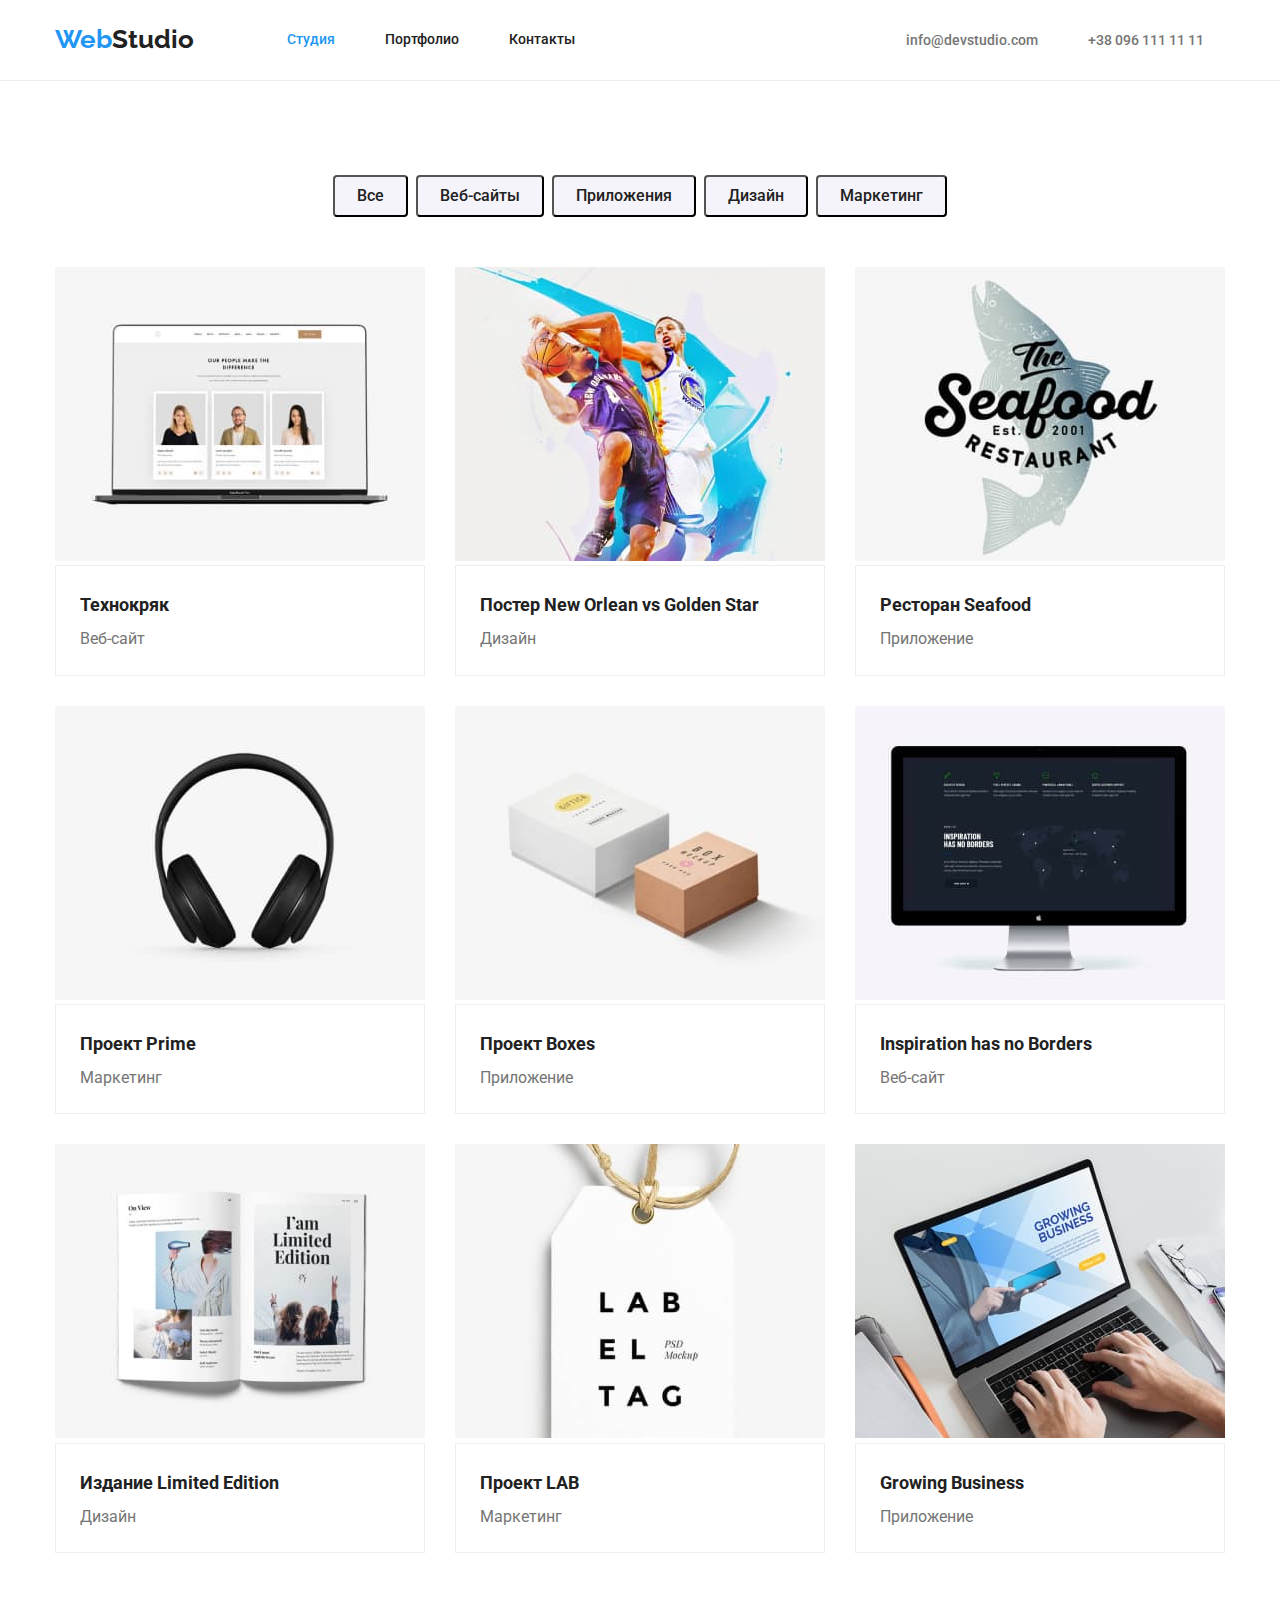
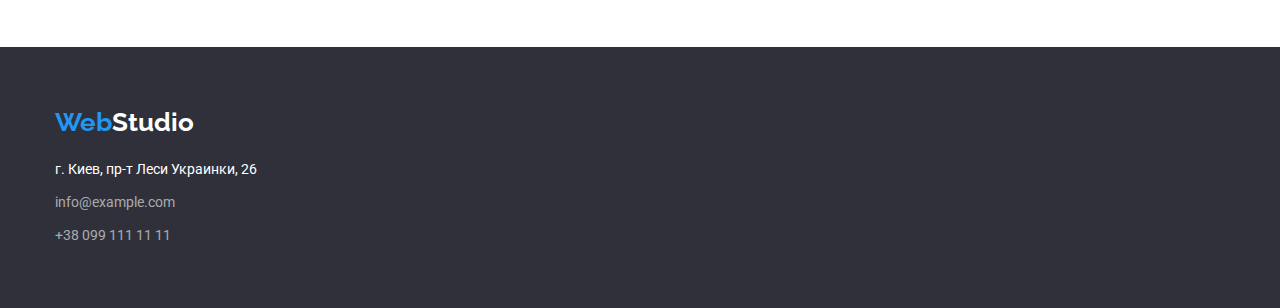
==== portfolio.html @ cb072b84 "копирует данные" ====
<!DOCTYPE html>
<html lang="en">
  <head>
    <meta charset="UTF-8" />
    <meta http-equiv="X-UA-Compatible" content="IE=edge" />
    <meta name="viewport" content="width=device-width, initial-scale=1.0" />
    <title>Document</title>
    <link
      href="https://fonts.googleapis.com/css2?family=Raleway:wght@700&family=Roboto:wght@400;500;700;900&display=swap"
      rel="stylesheet"
    />
    <link
      rel="stylesheet"
      href="https://cdnjs.cloudflare.com/ajax/libs/modern-normalize/1.0.0/modern-normalize.min.css"
    />
    <link rel="stylesheet" href="./css/styles.css" />
  </head>

  <body>
    <header class="page-header">
      <div class="container main-nav">
        <nav class="nav main-nav">
          <a href="index.html" class="logo">Web<span class="logo-span">Studio</span></a>

          <ul class="site-nav list">
            <li class="item"><a href="./index.html" class="link-current">Студия</a></li>
            <li class="item"><a href="./portfolio.html" class="link">Портфолио</a></li>
            <li class="item"><a href="" class="link">Контакты</a></li>
          </ul>
        </nav>

        <ul class="auth-nav list">
          <li class="item"><a href="" class="link">info@devstudio.com</a></li>
          <li class="item"><a href="" class="link">+38 096 111 11 11</a></li>
        </ul>
      </div>
    </header>
    <main>
      <!--Progect section-->
      <section class="section cards">
        <div class="container">
          <h1 class="section-title-progect">Проекты</h1>
          <ul class="progect list">
            <li class="item">
              <button type="button" class="button secondary">Все</button>
            </li>
            <li class="item">
              <button type="button" class="button secondary">Веб-сайты</button>
            </li>
            <li class="item">
              <button type="button" class="button secondary">Приложения</button>
            </li>
            <li class="item">
              <button type="button" class="button secondary">Дизайн</button>
            </li>
            <li class="item">
              <button type="button" class="button secondary">Маркетинг</button>
            </li>
          </ul>

          <ul class="progects list">
            <li class="item">
              <img src="images/Технокряк.jpg" alt="Веб-сайт" width="370" />
              <div class="names">
                <h3 class="title">Технокряк</h3>
                <p class="text">Веб-сайт</p>
              </div>
            </li>
            <li class="item">
              <img src="images/NewOrlean.jpg" alt="Постер" width="370" />
              <div class="names">
                <h3 class="title">Постер New Orlean vs Golden Star</h3>
                <p class="text">Дизайн</p>
              </div>
            </li>
            <li class="item">
              <img src="images/Seafood.jpg" alt="Приложение" width="370" />
              <div class="names">
                <h3 class="title">Ресторан Seafood</h3>
                <p class="text">Приложение</p>
              </div>
            </li>
            <li class="item">
              <img src="images/Prime.jpg" alt="Маркетинг" width="370" />
              <div class="names">
                <h3 class="title">Проект Prime</h3>
                <p class="text">Маркетинг</p>
              </div>
            </li>
            <li class="item">
              <img src="images/Boxes.jpg" alt="Приложение" width="370" />
              <div class="names">
                <h3 class="title">Проект Boxes</h3>
                <p class="text">Приложение</p>
              </div>
            </li>
            <li class="item">
              <img src="images/InspirationBorders.jpg" alt="Веб-сайт" width="370" />
              <div class="names">
                <h3 class="title">Inspiration has no Borders</h3>
                <p class="text">Веб-сайт</p>
              </div>
            </li>
            <li class="item">
              <img src="images/LimitedEdition.jpg" alt="Дизайн" width="370" />
              <div class="names">
                <h3 class="title">Издание Limited Edition</h3>
                <p class="text">Дизайн</p>
              </div>
            </li>
            <li class="item">
              <img src="images/LAB.jpg" alt="Маркетинг" width="370" />
              <div class="names">
                <h3 class="title">Проект LAB</h3>
                <p class="text">Маркетинг</p>
              </div>
            </li>
            <li class="item">
              <img src="images/GrowingBusiness.jpg" alt="Приложение" width="370" />
              <div class="names">
                <h3 class="title">Growing Business</h3>
                <p class="text">Приложение</p>
              </div>
            </li>
          </ul>
        </div>
      </section>
    </main>

    <footer class="footer">
      <div class="container">
        <a href="index.html" class="logo">Web<span class="logo-footer">Studio</span></a>
        <address class="address">г. Киев, пр-т Леси Украинки, 26</address>
        <a href="mailto:info@example.com" class="footer-link">info@example.com</a><br />
        <a href="tel:+380991111111" class="footer-link">+38 099 111 11 11</a>
      </div>
    </footer>
  </body>
</html>
---- css/styles.css ----
/* вторичный цвет текста #212121 */
/*цвет основного текста #757575 */
/* белый #FFFFFF */
/* акцент #2196F3 */
/* вторичный цвет фона #F5F4FA */
/* основной цвет фона #e5e5e5; */

/* Стили для index.html */

:root {
  --primary-text-color: #757575;
  --title-text-color: #212121;
  --accent-color: #2196f3;
  --primary-bg-color: #ffffff;
  --secondary-bg-color: #f5f4fa;
  --primary-white-color: #ffffff;
  --footer-bg-color: #2f303a;
}

body {
  color: var(--primary-text-color);
  background-color: var(--primary-bg-color);
  font-family: roboto, sans-serif;
}

.container {
  margin-left: auto;
  margin-right: auto;
  padding-right: 15px;
  padding-left: 15px;
  width: 1200px;
}

/* page-header */

.page-header {
  border-bottom: 1px solid #ececec;
}

.logo {
  color: var(--accent-color);
  font-family: raleway, serif;
  font-weight: 700;
  font-size: 26px;
  line-height: 1.2;
  text-decoration: none;
}
.logo:hover,
.logo:focus {
  color: var(--accent-color);
}
.logo-span {
  color: var(--title-text-color);
  font-family: raleway, serif;
  font-weight: 700;
  font-size: 26px;
  line-height: 1.2;
}
.logo-span:hover,
.logo-span:focus {
  color: var(--accent-color);
}

/* main-nav */

.nav {
  margin-right: 331px;
  padding-top: 24px;
  padding-bottom: 25px;
}

.main-nav {
  display: flex;
  align-items: center;
}

/* site-nav */

.site-nav {
  display: flex;
}

.site-nav .item + .item {
  margin-left: 50px;
}
.site-nav .link {
  color: var(--title-text-color);
  font-weight: 500;
  font-size: 14px;
  line-height: 1.2;
  text-decoration: none;
}
.site-nav .link:hover,
.site-nav .link:focus {
  color: var(--accent-color);
}
.link-current {
  color: var(--accent-color);
  font-weight: 500;
  font-size: 14px;
  line-height: 1.2;
  text-decoration: none;
}

.nav .site-nav {
  margin-left: 93px;
}

/* auth-nav */

.auth-nav {
  display: flex;
}

.auth-nav .item + .item {
  margin-left: 50px;
}

.auth-nav .link {
  color: var(--primary-text-color);
  font-weight: 500;
  font-size: 14px;
  line-height: 1.2;
  text-decoration: none;
}
.auth-nav .link:hover,
.auth-nav .link:focus {
  color: var(--accent-color);
}

/* main section */

.main {
  text-align: center;
  background-color: var(--footer-bg-color);

  padding-top: 200px;
  padding-bottom: 200px;
}

.main-title {
  margin-top: 0;
  margin-bottom: 30px;
  padding-right: 252px;
  padding-left: 252px;

  color: var(--primary-white-color);
  font-weight: 900;
  font-size: 44px;
  line-height: 1.4;
  text-transform: uppercase;
}

/* section */

.section {
  padding-top: 94px;
}

.section-title {
  margin-top: 0;
  margin-bottom: 50px;

  color: var(--title-text-color);
  font-weight: 700;
  font-size: 36px;
  line-height: 1.2;
  text-align: center;
}

/* tasks */

.tasks {
  display: flex;
  justify-content: center;
}

.tasks .item:not(:last-child) {
  margin-right: 30px;
}

.section-title-tasks {
  position: absolute !important;
  clip: rect(1px 1px 1px 1px);
  clip: rect(1px, 1px, 1px, 1px);
  padding: 0 !important;
  border: 0 !important;
  height: 1px !important;
  width: 1px !important;
  overflow: hidden;
}

.tasks .title {
  margin-top: 0px;
  margin-bottom: 10px;

  color: var(--title-text-color);
  font-weight: 700;
  font-size: 14px;
  line-height: 1.2;
  text-transform: uppercase;
}

.tasks .text {
  margin-top: 0;
  margin-bottom: 0;

  font-size: 14px;
  line-height: 1.7;
}

/* our business section */

.our-business {
  display: flex;
  justify-content: center;
}

.our-business .item {
  margin-right: 30px;
}

.our-business .item:last-child {
  margin-right: 0px;
}

/* team */

.teams {
  padding-bottom: 94px;
}

.team {
  display: flex;
  justify-content: center;
  padding-top: 94px;
}

.team .item {
  margin-right: 30px;
  text-align: center;
}

.team .item:last-child {
  margin-right: 0;
}

.team .title {
  margin-top: 30px;
  margin-bottom: 0;

  color: var(--title-text-color);
  font-weight: 500;
  font-size: 16px;
  line-height: 1.9;
}

.team .text {
  margin-top: 10px;
  margin-bottom: 30px;

  font-size: 16px;
  line-height: 1.2px;
}

/* footer */

.footer {
  background-color: var(--footer-bg-color);
  padding-top: 60px;
  padding-bottom: 60px;
}

.logo-footer {
  color: var(--primary-white-color);
  font-family: raleway, serif;
  font-size: 26px;
  line-height: 1.2;
}
.logo-footer:hover,
.logo-footer:focus {
  color: var(--accent-color);
}

.address {
  margin-top: 20px;

  color: rgba(255, 255, 255, 1);
  font-size: 14px;
  line-height: 1.7;
  font-style: normal;
}

.footer-link {
  display: inline-block;
  margin-top: 9px;

  color: rgba(255, 255, 255, 0.6);
  font-size: 14px;
  line-height: 1.7;
  text-decoration: none;
}
.footer-link:hover,
.footer-link:focus {
  color: var(--accent-color);
}

/* button */

.button {
  color: var(--title-text-color);
  background-color: var(--primary-bg-color);
  cursor: pointer;
  border-radius: 4px;
}

.button.primary {
  color: var(--primary-white-color);
  background-color: var(--accent-color);
  font-family: inherit;
  font-weight: 700;
  font-size: 16px;
  line-height: 1.9;
  align-items: center;
  text-align: center;
  padding: 10px 32px;
}

.button.secondary {
  color: var(--title-text-color);
  background-color: var(--secondary-bg-color);
  font-family: inherit;
  font-weight: 500;
  font-size: 16px;
  line-height: 1.6;
  text-align: center;
  padding: 6px 22px;
}

.button:hover,
.button:focus {
  background-color: var(--accent-color);
}

/* стили для li */

.list {
  padding: 0;
  margin: 0;
  list-style-type: none;
}

/* стили для portfolio.html */

.cards {
  padding-bottom: 94px;
}

.progect {
  display: flex;
  margin-bottom: 50px;
  justify-content: center;
}

.progect .item:not(:last-child) {
  margin-right: 8px;
}

.progect:last-child {
  margin-bottom: 0;
}

.progects {
  display: flex;
  flex-wrap: wrap;
  justify-content: center;
}

.progects .item {
  width: 370px;
  margin-right: 30px;
  margin-bottom: 30px;
}

.progects .item:nth-child(3n) {
  margin-right: 0;
}

.progects .item:nth-last-child(-n + 3) {
  margin-bottom: 0;
}

.section-title-progect {
  position: absolute !important;
  clip: rect(1px 1px 1px 1px);
  clip: rect(1px, 1px, 1px, 1px);
  padding: 0 !important;
  border: 0 !important;
  height: 1px !important;
  width: 1px !important;
  overflow: hidden;
}

.names {
  border: 1px solid #eeeeee;

  min-width: 322px;
  padding: 20px 24px;
}

.progects .title {
  color: var(--title-text-color);
  font-weight: 700;
  font-size: 18px;
  line-height: 2px;
}

.progects .text {
  font-size: 16px;
  line-height: 1.9;
  margin-top: 4px;
}

.text {
  padding: 0;
  margin: 0;
}
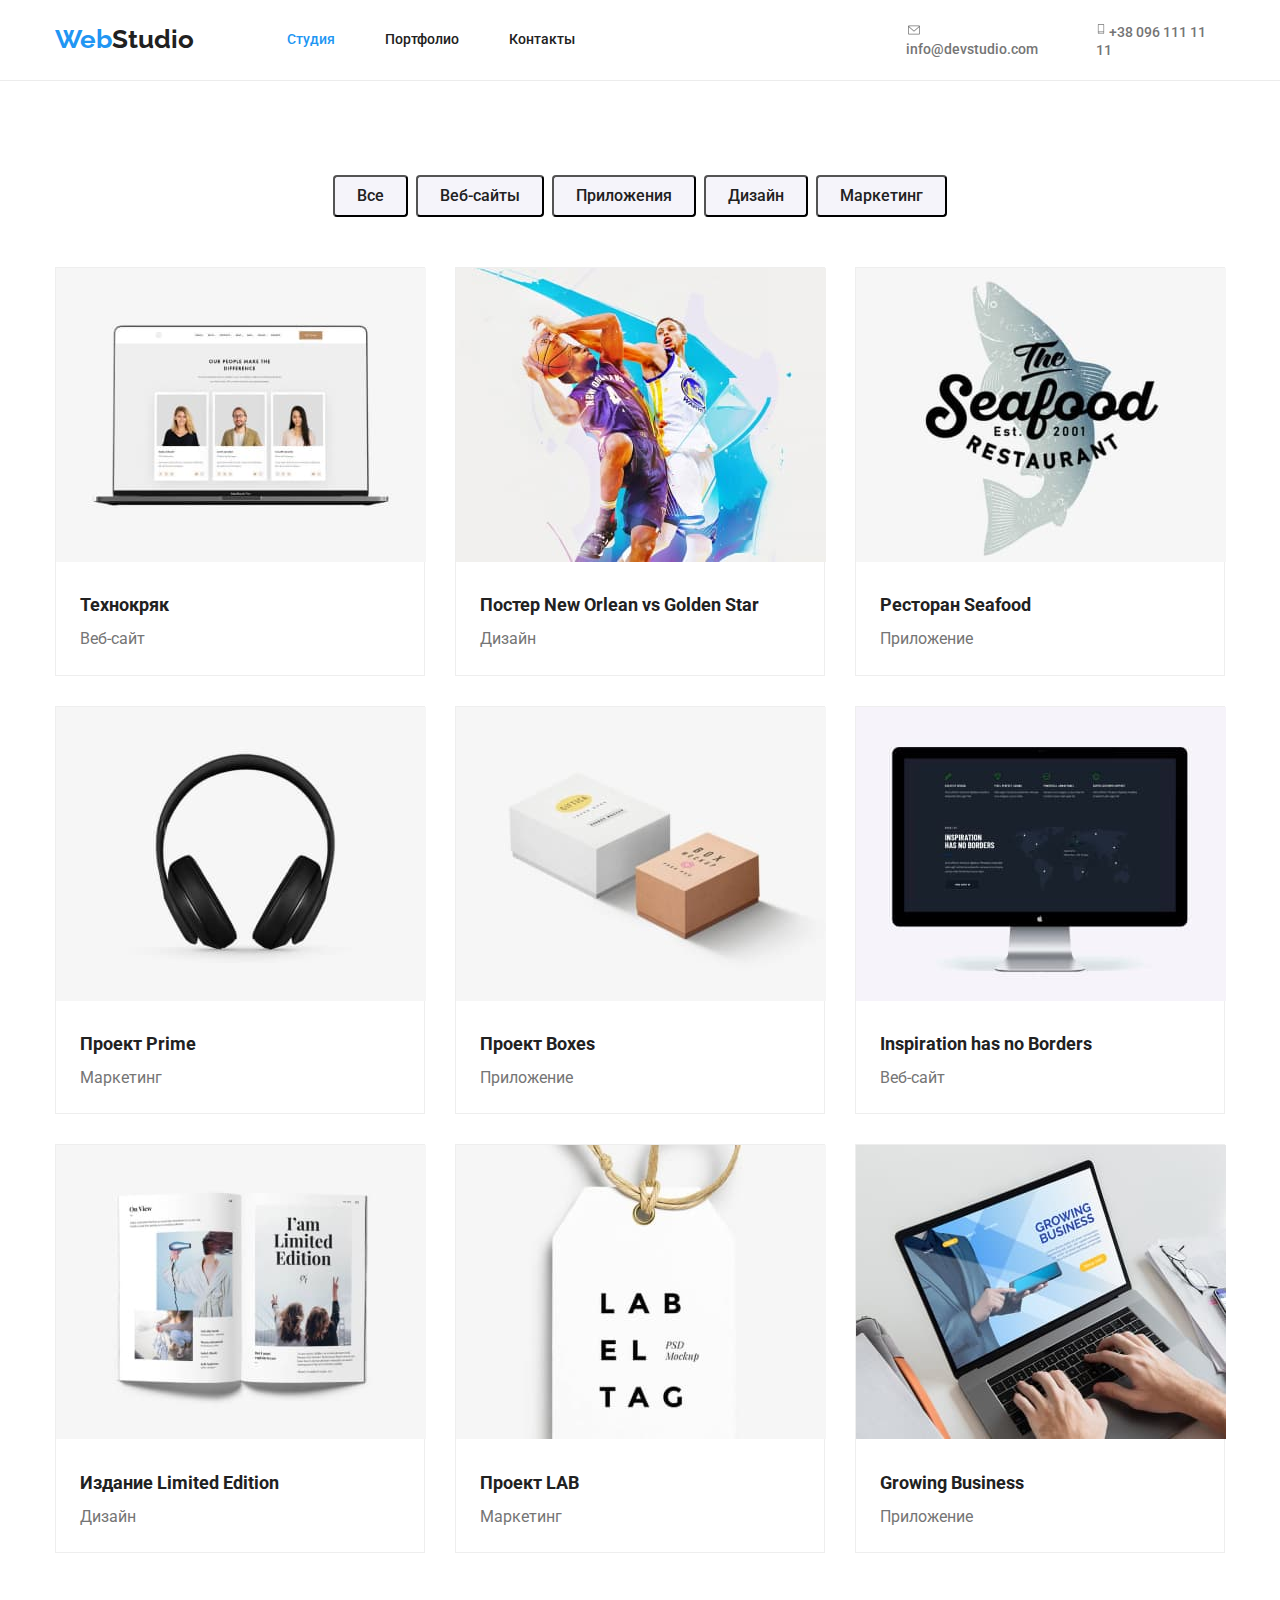
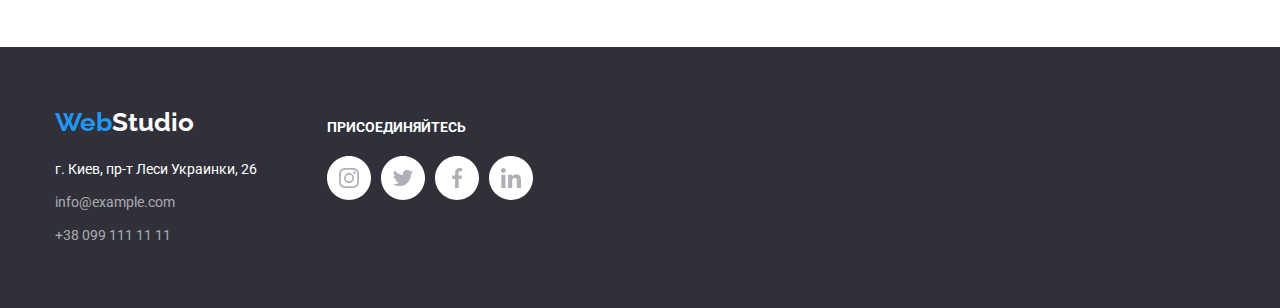
==== commit 6bc2ebdb: "добавляет классы и стилизирует svg" ====
--- a/portfolio.html
+++ b/portfolio.html
@@ -28,10 +28,27 @@
             <li class="item"><a href="" class="link">Контакты</a></li>
           </ul>
         </nav>
-
         <ul class="auth-nav list">
-          <li class="item"><a href="" class="link">info@devstudio.com</a></li>
-          <li class="item"><a href="" class="link">+38 096 111 11 11</a></li>
+          <div class="icon-envelope">
+            <li class="item">
+              <a href="" class="link">
+                <svg class="envelope" width="16" height="12">
+                  <use href="./images/sprite.svg#icon-envelope"></use>
+                </svg>
+                info@devstudio.com
+              </a>
+            </li>
+          </div>
+          <div class="icon-smartphone">
+            <li class="item">
+              <a href="" class="link">
+                <svg class="smartphone" width="10" height="16">
+                  <use href="./images/sprite.svg#icon-smartphone"></use>
+                </svg>
+                +38 096 111 11 11
+              </a>
+            </li>
+          </div>
         </ul>
       </div>
     </header>
@@ -60,66 +77,102 @@
 
           <ul class="progects list">
             <li class="item">
-              <img src="images/Технокряк.jpg" alt="Веб-сайт" width="370" />
-              <div class="names">
-                <h3 class="title">Технокряк</h3>
-                <p class="text">Веб-сайт</p>
-              </div>
-            </li>
-            <li class="item">
-              <img src="images/NewOrlean.jpg" alt="Постер" width="370" />
-              <div class="names">
-                <h3 class="title">Постер New Orlean vs Golden Star</h3>
-                <p class="text">Дизайн</p>
-              </div>
-            </li>
-            <li class="item">
-              <img src="images/Seafood.jpg" alt="Приложение" width="370" />
-              <div class="names">
-                <h3 class="title">Ресторан Seafood</h3>
-                <p class="text">Приложение</p>
-              </div>
-            </li>
-            <li class="item">
-              <img src="images/Prime.jpg" alt="Маркетинг" width="370" />
-              <div class="names">
-                <h3 class="title">Проект Prime</h3>
-                <p class="text">Маркетинг</p>
-              </div>
-            </li>
-            <li class="item">
-              <img src="images/Boxes.jpg" alt="Приложение" width="370" />
-              <div class="names">
-                <h3 class="title">Проект Boxes</h3>
-                <p class="text">Приложение</p>
-              </div>
-            </li>
-            <li class="item">
-              <img src="images/InspirationBorders.jpg" alt="Веб-сайт" width="370" />
-              <div class="names">
-                <h3 class="title">Inspiration has no Borders</h3>
-                <p class="text">Веб-сайт</p>
-              </div>
-            </li>
-            <li class="item">
-              <img src="images/LimitedEdition.jpg" alt="Дизайн" width="370" />
-              <div class="names">
-                <h3 class="title">Издание Limited Edition</h3>
-                <p class="text">Дизайн</p>
-              </div>
-            </li>
-            <li class="item">
-              <img src="images/LAB.jpg" alt="Маркетинг" width="370" />
-              <div class="names">
-                <h3 class="title">Проект LAB</h3>
-                <p class="text">Маркетинг</p>
-              </div>
-            </li>
-            <li class="item">
-              <img src="images/GrowingBusiness.jpg" alt="Приложение" width="370" />
-              <div class="names">
-                <h3 class="title">Growing Business</h3>
-                <p class="text">Приложение</p>
+              <div class="progects-card">
+                <a href="" class="progects-link">
+                  <img src="images/Технокряк.jpg" alt="Веб-сайт" width="370" />
+                  <div class="names">
+                    <h3 class="title">Технокряк</h3>
+                    <p class="text">Веб-сайт</p>
+                  </div>
+                </a>
+              </div>
+            </li>
+            <li class="item">
+              <div class="progects-card">
+                <a href="" class="progects-link">
+                  <img src="images/NewOrlean.jpg" alt="Постер" width="370" />
+                  <div class="names">
+                    <h3 class="title">Постер New Orlean vs Golden Star</h3>
+                    <p class="text">Дизайн</p>
+                  </div>
+                </a>
+              </div>
+            </li>
+            <li class="item">
+              <div class="progects-card">
+                <a href="" class="progects-link">
+                  <img src="images/Seafood.jpg" alt="Приложение" width="370" />
+                  <div class="names">
+                    <h3 class="title">Ресторан Seafood</h3>
+                    <p class="text">Приложение</p>
+                  </div>
+                </a>
+              </div>
+            </li>
+            <li class="item">
+              <div class="progects-card">
+                <a href="" class="progects-link">
+                  <img src="images/Prime.jpg" alt="Маркетинг" width="370" />
+                  <div class="names">
+                    <h3 class="title">Проект Prime</h3>
+                    <p class="text">Маркетинг</p>
+                  </div>
+                </a>
+              </div>
+            </li>
+            <li class="item">
+              <div class="progects-card">
+                <a href="" class="progects-link">
+                  <img src="images/Boxes.jpg" alt="Приложение" width="370" />
+                  <div class="names">
+                    <h3 class="title">Проект Boxes</h3>
+                    <p class="text">Приложение</p>
+                  </div>
+                </a>
+              </div>
+            </li>
+            <li class="item">
+              <div class="progects-card">
+                <a href="" class="progects-link">
+                  <img src="images/InspirationBorders.jpg" alt="Веб-сайт" width="370" />
+                  <div class="names">
+                    <h3 class="title">Inspiration has no Borders</h3>
+                    <p class="text">Веб-сайт</p>
+                  </div>
+                </a>
+              </div>
+            </li>
+            <li class="item">
+              <div class="progects-card">
+                <a href="" class="progects-link">
+                  <img src="images/LimitedEdition.jpg" alt="Дизайн" width="370" />
+                  <div class="names">
+                    <h3 class="title">Издание Limited Edition</h3>
+                    <p class="text">Дизайн</p>
+                  </div>
+                </a>
+              </div>
+            </li>
+            <li class="item">
+              <div class="progects-card">
+                <a href="" class="progects-link">
+                  <img src="images/LAB.jpg" alt="Маркетинг" width="370" />
+                  <div class="names">
+                    <h3 class="title">Проект LAB</h3>
+                    <p class="text">Маркетинг</p>
+                  </div>
+                </a>
+              </div>
+            </li>
+            <li class="item">
+              <div class="progects-card">
+                <a href="" class="progects-link">
+                  <img src="images/GrowingBusiness.jpg" alt="Приложение" width="370" />
+                  <div class="names">
+                    <h3 class="title">Growing Business</h3>
+                    <p class="text">Приложение</p>
+                  </div>
+                </a>
               </div>
             </li>
           </ul>
@@ -129,10 +182,35 @@
 
     <footer class="footer">
       <div class="container">
-        <a href="index.html" class="logo">Web<span class="logo-footer">Studio</span></a>
-        <address class="address">г. Киев, пр-т Леси Украинки, 26</address>
-        <a href="mailto:info@example.com" class="footer-link">info@example.com</a><br />
-        <a href="tel:+380991111111" class="footer-link">+38 099 111 11 11</a>
+        <div class="footer-container">
+          <div>
+            <a href="index.html" class="logo">Web<span class="logo-footer">Studio</span></a>
+            <address class="address">г. Киев, пр-т Леси Украинки, 26</address>
+            <a href="mailto:info@example.com" class="footer-link">info@example.com</a><br />
+            <a href="tel:+380991111111" class="footer-link">+38 099 111 11 11</a>
+          </div>
+          <div class="social-links">
+            <h2 class="title-footer">присоединяйтесь</h2>
+            <ul class="list">
+              <li class="item">
+                <a href="" class="client-link">
+                  <svg class="icon-team instagram" width="20" height="20">
+                    <use href="./images/sprite.svg#icon-instagram"></use>
+                  </svg>
+                  <svg class="icon-team twitter" width="20" height="20">
+                    <use href="./images/sprite.svg#icon-twitter"></use>
+                  </svg>
+                  <svg class="icon-team facebook" width="20" height="20">
+                    <use href="./images/sprite.svg#icon-facebook"></use>
+                  </svg>
+                  <svg class="icon-team linkedin" width="20" height="20">
+                    <use href="./images/sprite.svg#icon-linkedin"></use>
+                  </svg>
+                </a>
+              </li>
+            </ul>
+          </div>
+        </div>
       </div>
     </footer>
   </body>
--- a/css/styles.css
+++ b/css/styles.css
@@ -123,12 +123,49 @@
   line-height: 1.2;
   text-decoration: none;
 }
+
 .auth-nav .link:hover,
 .auth-nav .link:focus {
   color: var(--accent-color);
 }
 
+.icon-envelope {
+  display: flex;
+  align-items: center;
+  justify-content: center;
+  margin-right: 30px;
+}
+
+.envelope {
+  margin-right: 10px;
+  fill: #757575;
+}
+
+.envelope:hover,
+.envelope:focus {
+  fill: #2196f3;
+}
+
+.smartphone {
+  fill: #757575;
+}
+
+.smartphone:hover,
+.smartphone:focus {
+  fill: #2196f3;
+}
+
 /* main section */
+
+.overlay {
+  max-width: 1600px;
+  height: 600px;
+  margin-right: auto;
+  margin-left: auto;
+  background-image: url('../images/overlay.jpg');
+  background-position: center;
+  background-size: cover;
+}
 
 .main {
   text-align: center;
@@ -155,6 +192,10 @@
 
 .section {
   padding-top: 94px;
+}
+
+.section:last-child {
+  padding-bottom: 94px;
 }
 
 .section-title {
@@ -209,6 +250,17 @@
   line-height: 1.7;
 }
 
+.icon-tasks {
+  width: 270px;
+  height: 120px;
+  background-color: #f5f4fa;
+  border-radius: 4px;
+  align-items: center;
+  justify-content: center;
+  display: flex;
+  margin-bottom: 30px;
+}
+
 /* our business section */
 
 .our-business {
@@ -228,6 +280,7 @@
 
 .teams {
   padding-bottom: 94px;
+  background-color: var(--secondary-bg-color);
 }
 
 .team {
@@ -261,6 +314,158 @@
 
   font-size: 16px;
   line-height: 1.2px;
+}
+
+.team-link {
+  display: flex;
+  text-decoration: none;
+}
+
+.icon-item {
+  width: 206px;
+  height: 44px;
+  margin-right: 32px;
+  margin-bottom: 30px;
+  margin-left: 32px;
+}
+
+.icon-team {
+  display: inline-block;
+  width: 44px;
+  height: 44px;
+  margin-right: 10px;
+}
+
+.icon-team:nth-child(4) {
+  margin-right: 0;
+}
+
+.instagram {
+  fill: #ffffff;
+}
+
+.instagram:hover,
+.instagram:focus {
+  fill: #2196f3;
+}
+
+.twitter {
+  fill: #ffffff;
+}
+
+.twitter:hover,
+.twitter:focus {
+  fill: #2196f3;
+}
+
+.facebook {
+  fill: #ffffff;
+}
+
+.facebook:hover,
+.facebook:focus {
+  fill: #2196f3;
+}
+
+.linkedin {
+  fill: #ffffff;
+}
+
+.linkedin:hover,
+.linkedin:focus {
+  fill: #2196f3;
+}
+
+.card {
+  padding: 0;
+  background-color: #ffffff;
+  box-shadow: 0px 1px 3px rgba(0, 0, 0, 0.12), 0px 1px 1px rgba(0, 0, 0, 0.14), 0px 2px 1px rgba(0, 0, 0, 0.2);
+  border-radius: 0px 0px 4px 4px;
+}
+
+/* client */
+
+.client-link {
+  text-decoration: none;
+  display: flex;
+}
+
+.icon-client {
+  width: 170px;
+  height: 92px;
+  border-radius: 4px;
+  border: 1px solid #afb1b8;
+  align-items: center;
+  justify-content: center;
+  display: inline-flex;
+  margin-right: 30px;
+}
+
+.icon-client:last-child {
+  margin-right: 0;
+}
+
+.item-client {
+  display: flex;
+}
+
+.icon-client:hover,
+.icon-client:focus {
+  border: 1px solid #2196f3;
+}
+
+.group-one {
+  fill: #afb1b8;
+}
+
+.group-one:hover,
+.group-one:focus {
+  fill: #2196f3;
+}
+
+.group-two {
+  fill: #afb1b8;
+}
+
+.group-two:hover,
+.group-two:focus {
+  fill: #2196f3;
+}
+
+.group-three {
+  fill: #afb1b8;
+}
+
+.group-three:hover,
+.group-three:focus {
+  fill: #2196f3;
+}
+
+.group-four {
+  fill: #afb1b8;
+}
+
+.group-four:hover,
+.group-four:focus {
+  fill: #2196f3;
+}
+
+.group-five {
+  fill: #afb1b8;
+}
+
+.group-five:hover,
+.group-five:focus {
+  fill: #2196f3;
+}
+
+.group-six {
+  fill: #afb1b8;
+}
+
+.group-six:hover,
+.group-six:focus {
+  fill: #2196f3;
 }
 
 /* footer */
@@ -303,6 +508,25 @@
 .footer-link:hover,
 .footer-link:focus {
   color: var(--accent-color);
+}
+
+.title-footer {
+  margin-top: 0;
+  margin-bottom: 20px;
+  color: var(--primary-white-color);
+  font-weight: 700;
+  font-size: 14px;
+  line-height: 1.2;
+  text-transform: uppercase;
+}
+
+.footer-container {
+  display: flex;
+}
+
+.social-links {
+  margin-top: 12px;
+  margin-left: 70px;
 }
 
 /* button */
@@ -340,6 +564,7 @@
 .button:hover,
 .button:focus {
   background-color: var(--accent-color);
+  box-shadow: 0px 3px 1px rgba(0, 0, 0, 0.1), 0px 1px 2px rgba(0, 0, 0, 0.08), 0px 2px 2px rgba(0, 0, 0, 0.12);
 }
 
 /* стили для li */
@@ -374,6 +599,19 @@
   display: flex;
   flex-wrap: wrap;
   justify-content: center;
+}
+
+.progects-link {
+  text-decoration: none;
+}
+
+.progects-card {
+  border: 1px solid #eeeeee;
+}
+
+.progects-card:hover,
+.progects-card:focus {
+  box-shadow: 0px 1px 1px rgba(0, 0, 0, 0.12), 0px 4px 4px rgba(0, 0, 0, 0.06), 1px 4px 6px rgba(0, 0, 0, 0.16);
 }
 
 .progects .item {
@@ -402,9 +640,7 @@
 }
 
 .names {
-  border: 1px solid #eeeeee;
-
-  min-width: 322px;
+  min-width: 370px;
   padding: 20px 24px;
 }
 
@@ -416,6 +652,7 @@
 }
 
 .progects .text {
+  color: var(--primary-text-color);
   font-size: 16px;
   line-height: 1.9;
   margin-top: 4px;
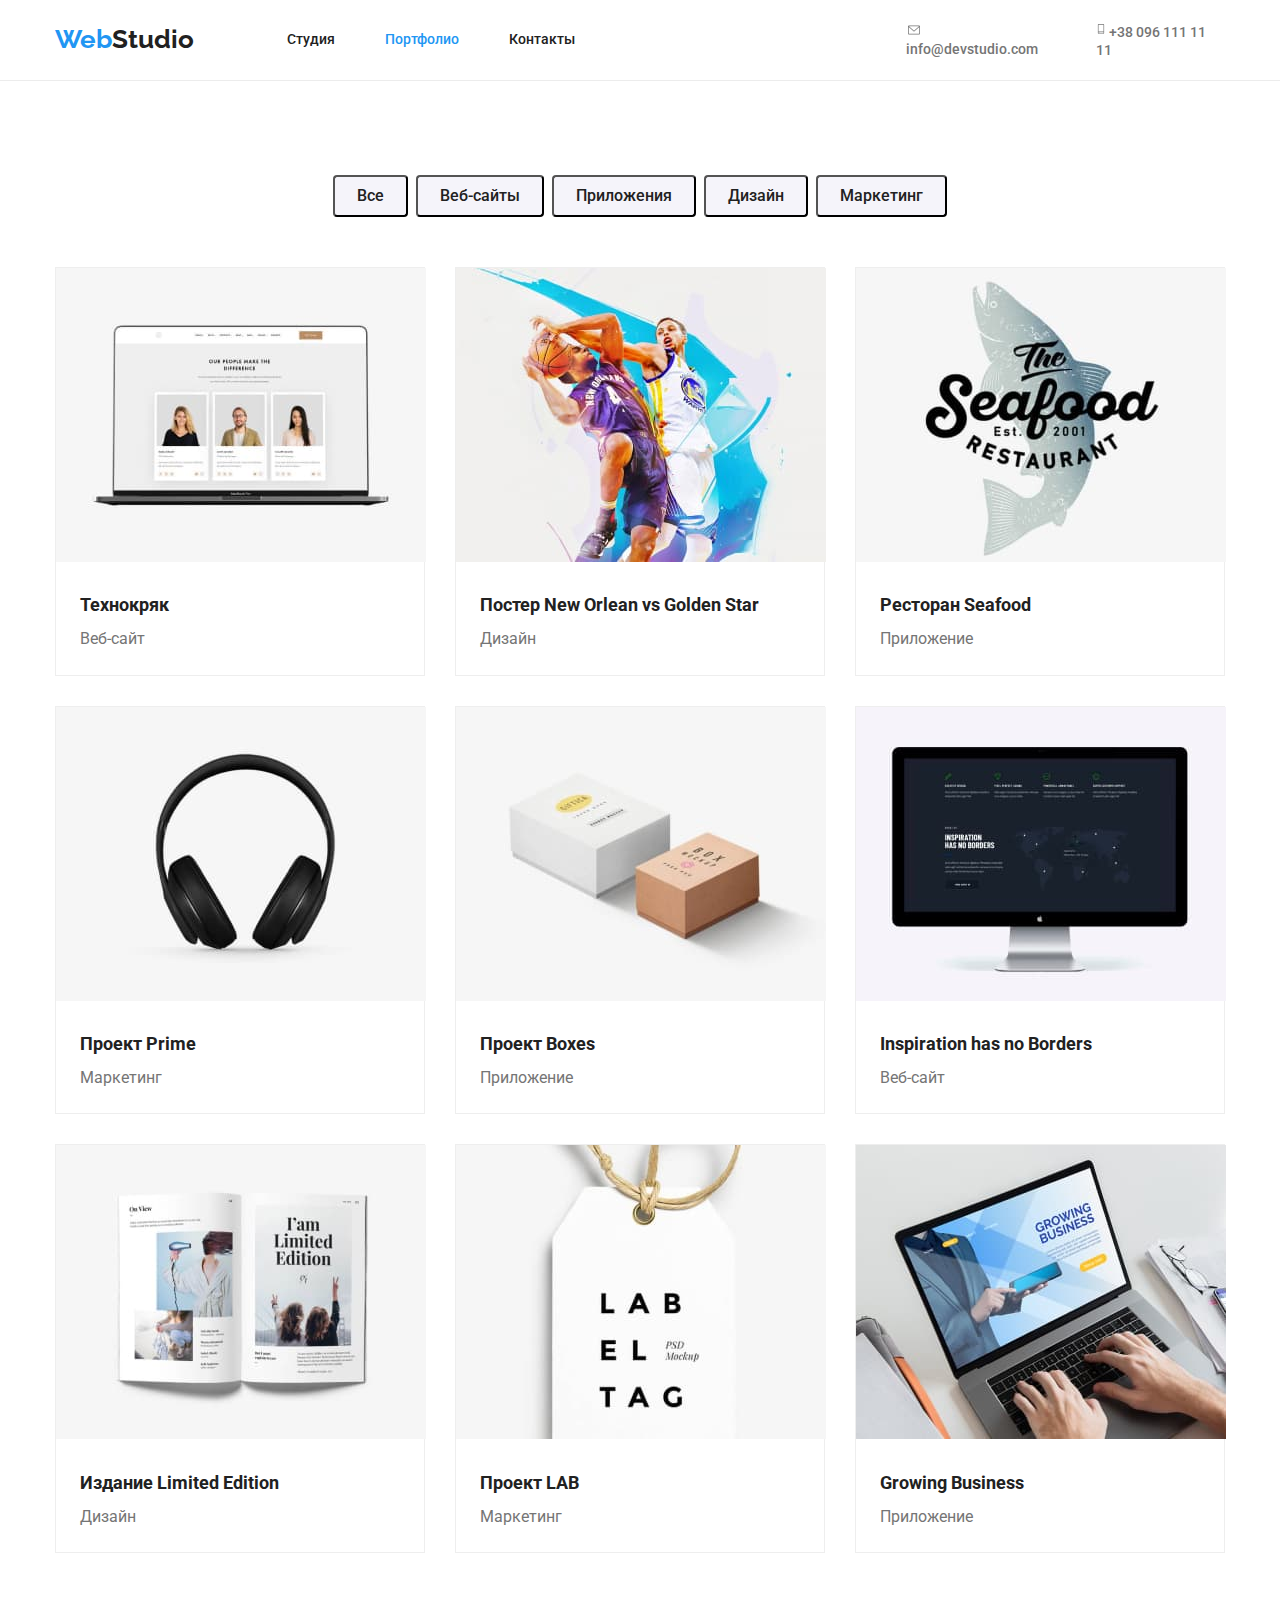
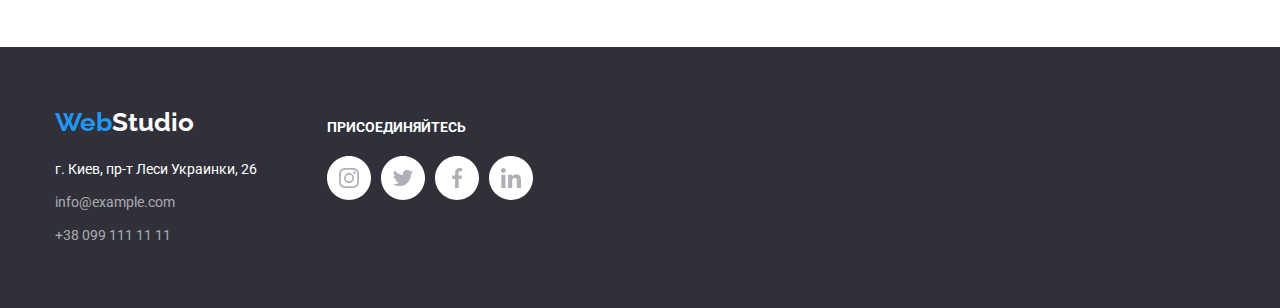
==== commit b183b2d6: "исправляет стили кнопкам" ====
--- a/portfolio.html
+++ b/portfolio.html
@@ -23,8 +23,8 @@
           <a href="index.html" class="logo">Web<span class="logo-span">Studio</span></a>
 
           <ul class="site-nav list">
-            <li class="item"><a href="./index.html" class="link-current">Студия</a></li>
-            <li class="item"><a href="./portfolio.html" class="link">Портфолио</a></li>
+            <li class="item"><a href="./index.html" class="link">Студия</a></li>
+            <li class="item"><a href="./portfolio.html" class="link-current">Портфолио</a></li>
             <li class="item"><a href="" class="link">Контакты</a></li>
           </ul>
         </nav>
--- a/css/styles.css
+++ b/css/styles.css
@@ -561,10 +561,14 @@
   padding: 6px 22px;
 }
 
+.button.secondary:hover,
+.button.secondary:focus {
+  box-shadow: 0px 3px 1px rgba(0, 0, 0, 0.1), 0px 1px 2px rgba(0, 0, 0, 0.08), 0px 2px 2px rgba(0, 0, 0, 0.12);
+}
+
 .button:hover,
 .button:focus {
   background-color: var(--accent-color);
-  box-shadow: 0px 3px 1px rgba(0, 0, 0, 0.1), 0px 1px 2px rgba(0, 0, 0, 0.08), 0px 2px 2px rgba(0, 0, 0, 0.12);
 }
 
 /* стили для li */
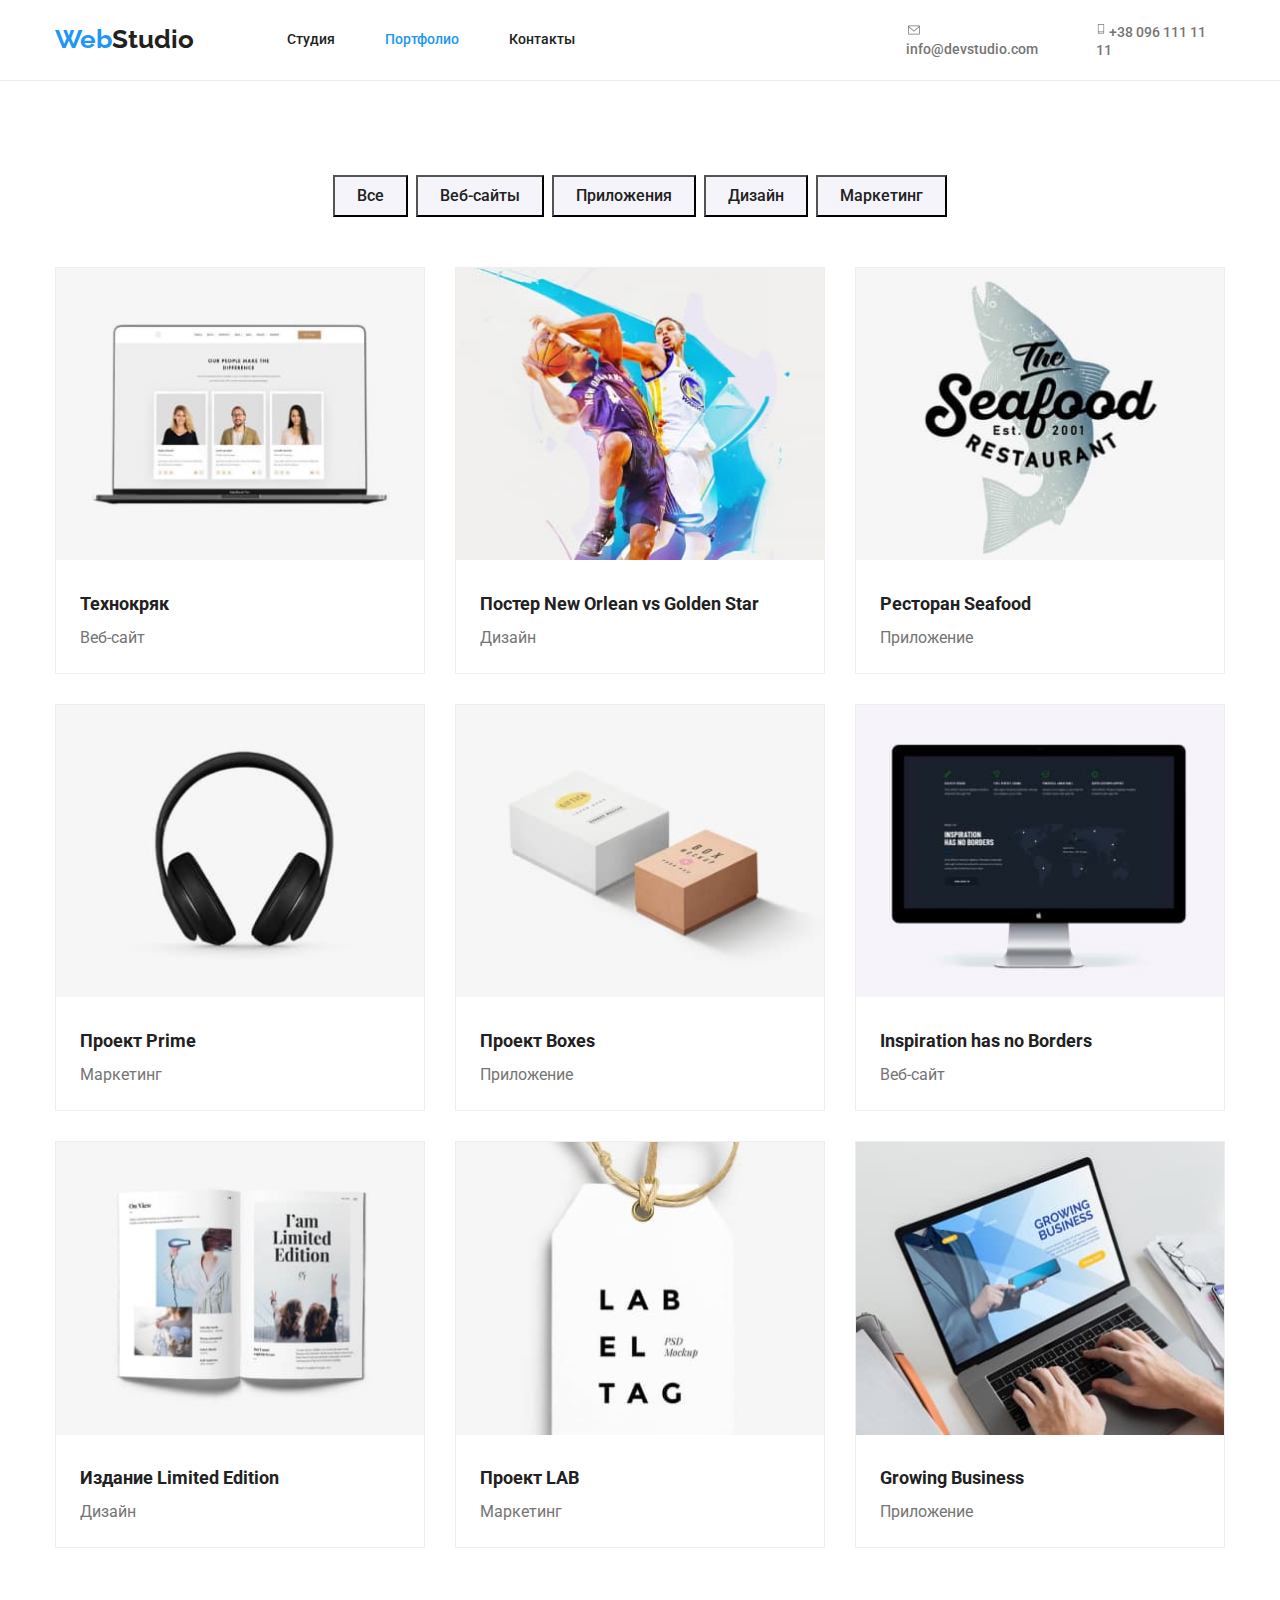
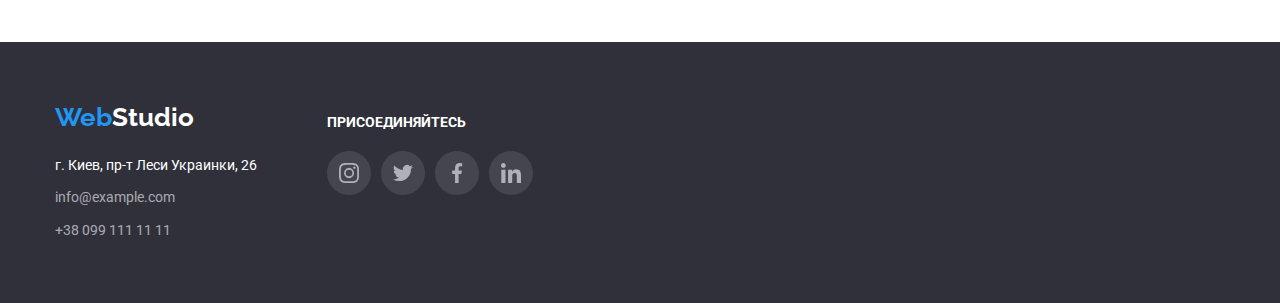
==== commit aa044d7c: "исправляет ошибки по разметке svg" ====
--- a/portfolio.html
+++ b/portfolio.html
@@ -79,7 +79,7 @@
             <li class="item">
               <div class="progects-card">
                 <a href="" class="progects-link">
-                  <img src="images/Технокряк.jpg" alt="Веб-сайт" width="370" />
+                  <img src="images/Технокряк.jpg" alt="Веб-сайт" width="100%" />
                   <div class="names">
                     <h3 class="title">Технокряк</h3>
                     <p class="text">Веб-сайт</p>
@@ -90,7 +90,7 @@
             <li class="item">
               <div class="progects-card">
                 <a href="" class="progects-link">
-                  <img src="images/NewOrlean.jpg" alt="Постер" width="370" />
+                  <img src="images/NewOrlean.jpg" alt="Постер" width="100%" />
                   <div class="names">
                     <h3 class="title">Постер New Orlean vs Golden Star</h3>
                     <p class="text">Дизайн</p>
@@ -101,7 +101,7 @@
             <li class="item">
               <div class="progects-card">
                 <a href="" class="progects-link">
-                  <img src="images/Seafood.jpg" alt="Приложение" width="370" />
+                  <img src="images/Seafood.jpg" alt="Приложение" width="100%" />
                   <div class="names">
                     <h3 class="title">Ресторан Seafood</h3>
                     <p class="text">Приложение</p>
@@ -112,7 +112,7 @@
             <li class="item">
               <div class="progects-card">
                 <a href="" class="progects-link">
-                  <img src="images/Prime.jpg" alt="Маркетинг" width="370" />
+                  <img src="images/Prime.jpg" alt="Маркетинг" width="100%" />
                   <div class="names">
                     <h3 class="title">Проект Prime</h3>
                     <p class="text">Маркетинг</p>
@@ -123,7 +123,7 @@
             <li class="item">
               <div class="progects-card">
                 <a href="" class="progects-link">
-                  <img src="images/Boxes.jpg" alt="Приложение" width="370" />
+                  <img src="images/Boxes.jpg" alt="Приложение" width="100%" />
                   <div class="names">
                     <h3 class="title">Проект Boxes</h3>
                     <p class="text">Приложение</p>
@@ -134,7 +134,7 @@
             <li class="item">
               <div class="progects-card">
                 <a href="" class="progects-link">
-                  <img src="images/InspirationBorders.jpg" alt="Веб-сайт" width="370" />
+                  <img src="images/InspirationBorders.jpg" alt="Веб-сайт" width="100%" />
                   <div class="names">
                     <h3 class="title">Inspiration has no Borders</h3>
                     <p class="text">Веб-сайт</p>
@@ -145,7 +145,7 @@
             <li class="item">
               <div class="progects-card">
                 <a href="" class="progects-link">
-                  <img src="images/LimitedEdition.jpg" alt="Дизайн" width="370" />
+                  <img src="images/LimitedEdition.jpg" alt="Дизайн" width="100%" />
                   <div class="names">
                     <h3 class="title">Издание Limited Edition</h3>
                     <p class="text">Дизайн</p>
@@ -156,7 +156,7 @@
             <li class="item">
               <div class="progects-card">
                 <a href="" class="progects-link">
-                  <img src="images/LAB.jpg" alt="Маркетинг" width="370" />
+                  <img src="images/LAB.jpg" alt="Маркетинг" width="100%" />
                   <div class="names">
                     <h3 class="title">Проект LAB</h3>
                     <p class="text">Маркетинг</p>
@@ -167,7 +167,7 @@
             <li class="item">
               <div class="progects-card">
                 <a href="" class="progects-link">
-                  <img src="images/GrowingBusiness.jpg" alt="Приложение" width="370" />
+                  <img src="images/GrowingBusiness.jpg" alt="Приложение" width="100%" />
                   <div class="names">
                     <h3 class="title">Growing Business</h3>
                     <p class="text">Приложение</p>
@@ -191,19 +191,31 @@
           </div>
           <div class="social-links">
             <h2 class="title-footer">присоединяйтесь</h2>
-            <ul class="list">
+            <ul class="list social-footer">
+              <li class="item social-footer">
+                <a href="" class="client-link">
+                  <svg class="icon-team instagram-footer" width="20" height="20">
+                    <use href="./images/sprite.svg#icon-instagram"></use>
+                  </svg>
+                </a>
+              </li>
               <li class="item">
                 <a href="" class="client-link">
-                  <svg class="icon-team instagram" width="20" height="20">
-                    <use href="./images/sprite.svg#icon-instagram"></use>
-                  </svg>
-                  <svg class="icon-team twitter" width="20" height="20">
+                  <svg class="icon-team twitter-footer" width="20" height="20">
                     <use href="./images/sprite.svg#icon-twitter"></use>
                   </svg>
-                  <svg class="icon-team facebook" width="20" height="20">
+                </a>
+              </li>
+              <li class="item">
+                <a href="" class="client-link">
+                  <svg class="icon-team facebook-footer" width="20" height="20">
                     <use href="./images/sprite.svg#icon-facebook"></use>
                   </svg>
-                  <svg class="icon-team linkedin" width="20" height="20">
+                </a>
+              </li>
+              <li class="item">
+                <a href="" class="client-link">
+                  <svg class="icon-team linkedin-footer" width="20" height="20">
                     <use href="./images/sprite.svg#icon-linkedin"></use>
                   </svg>
                 </a>
--- a/css/styles.css
+++ b/css/styles.css
@@ -143,7 +143,7 @@
 
 .envelope:hover,
 .envelope:focus {
-  fill: #2196f3;
+  fill: var(--accent-color);
 }
 
 .smartphone {
@@ -165,6 +165,8 @@
   background-image: url('../images/overlay.jpg');
   background-position: center;
   background-size: cover;
+  background-image: rgba(47, 48, 58, 0.4);
+  box-shadow: 0px 4px 4px rgba(0, 0, 0, 0.25);
 }
 
 .main {
@@ -192,9 +194,6 @@
 
 .section {
   padding-top: 94px;
-}
-
-.section:last-child {
   padding-bottom: 94px;
 }
 
@@ -210,6 +209,10 @@
 }
 
 /* tasks */
+
+.task {
+  padding-bottom: 0;
+}
 
 .tasks {
   display: flex;
@@ -279,14 +282,12 @@
 /* team */
 
 .teams {
-  padding-bottom: 94px;
   background-color: var(--secondary-bg-color);
 }
 
 .team {
   display: flex;
   justify-content: center;
-  padding-top: 94px;
 }
 
 .team .item {
@@ -318,15 +319,9 @@
 
 .team-link {
   display: flex;
-  text-decoration: none;
-}
-
-.icon-item {
-  width: 206px;
-  height: 44px;
-  margin-right: 32px;
-  margin-bottom: 30px;
-  margin-left: 32px;
+  justify-content: center;
+
+  text-decoration: none;
 }
 
 .icon-team {
@@ -334,6 +329,7 @@
   width: 44px;
   height: 44px;
   margin-right: 10px;
+  margin-bottom: 30px;
 }
 
 .icon-team:nth-child(4) {
@@ -513,6 +509,7 @@
 .title-footer {
   margin-top: 0;
   margin-bottom: 20px;
+
   color: var(--primary-white-color);
   font-weight: 700;
   font-size: 14px;
@@ -529,13 +526,34 @@
   margin-left: 70px;
 }
 
+.instagram-footer,
+.twitter-footer,
+.facebook-footer,
+.linkedin-footer {
+  fill: rgba(255, 255, 255, 0.1);
+}
+
+.instagram-footer:hover,
+.instagram-footer:focus,
+.twitter-footer:hover,
+.twitter-footer:focus,
+.facebook-footer:hover,
+.facebook-footer:focus,
+.linkedin-footer:hover,
+.linkedin-footer:focus {
+  fill: var(--accent-color);
+}
+
+.social-footer {
+  display: flex;
+}
+
 /* button */
 
 .button {
   color: var(--title-text-color);
   background-color: var(--primary-bg-color);
   cursor: pointer;
-  border-radius: 4px;
 }
 
 .button.primary {
@@ -569,6 +587,7 @@
 .button:hover,
 .button:focus {
   background-color: var(--accent-color);
+  color: #ffffff;
 }
 
 /* стили для li */
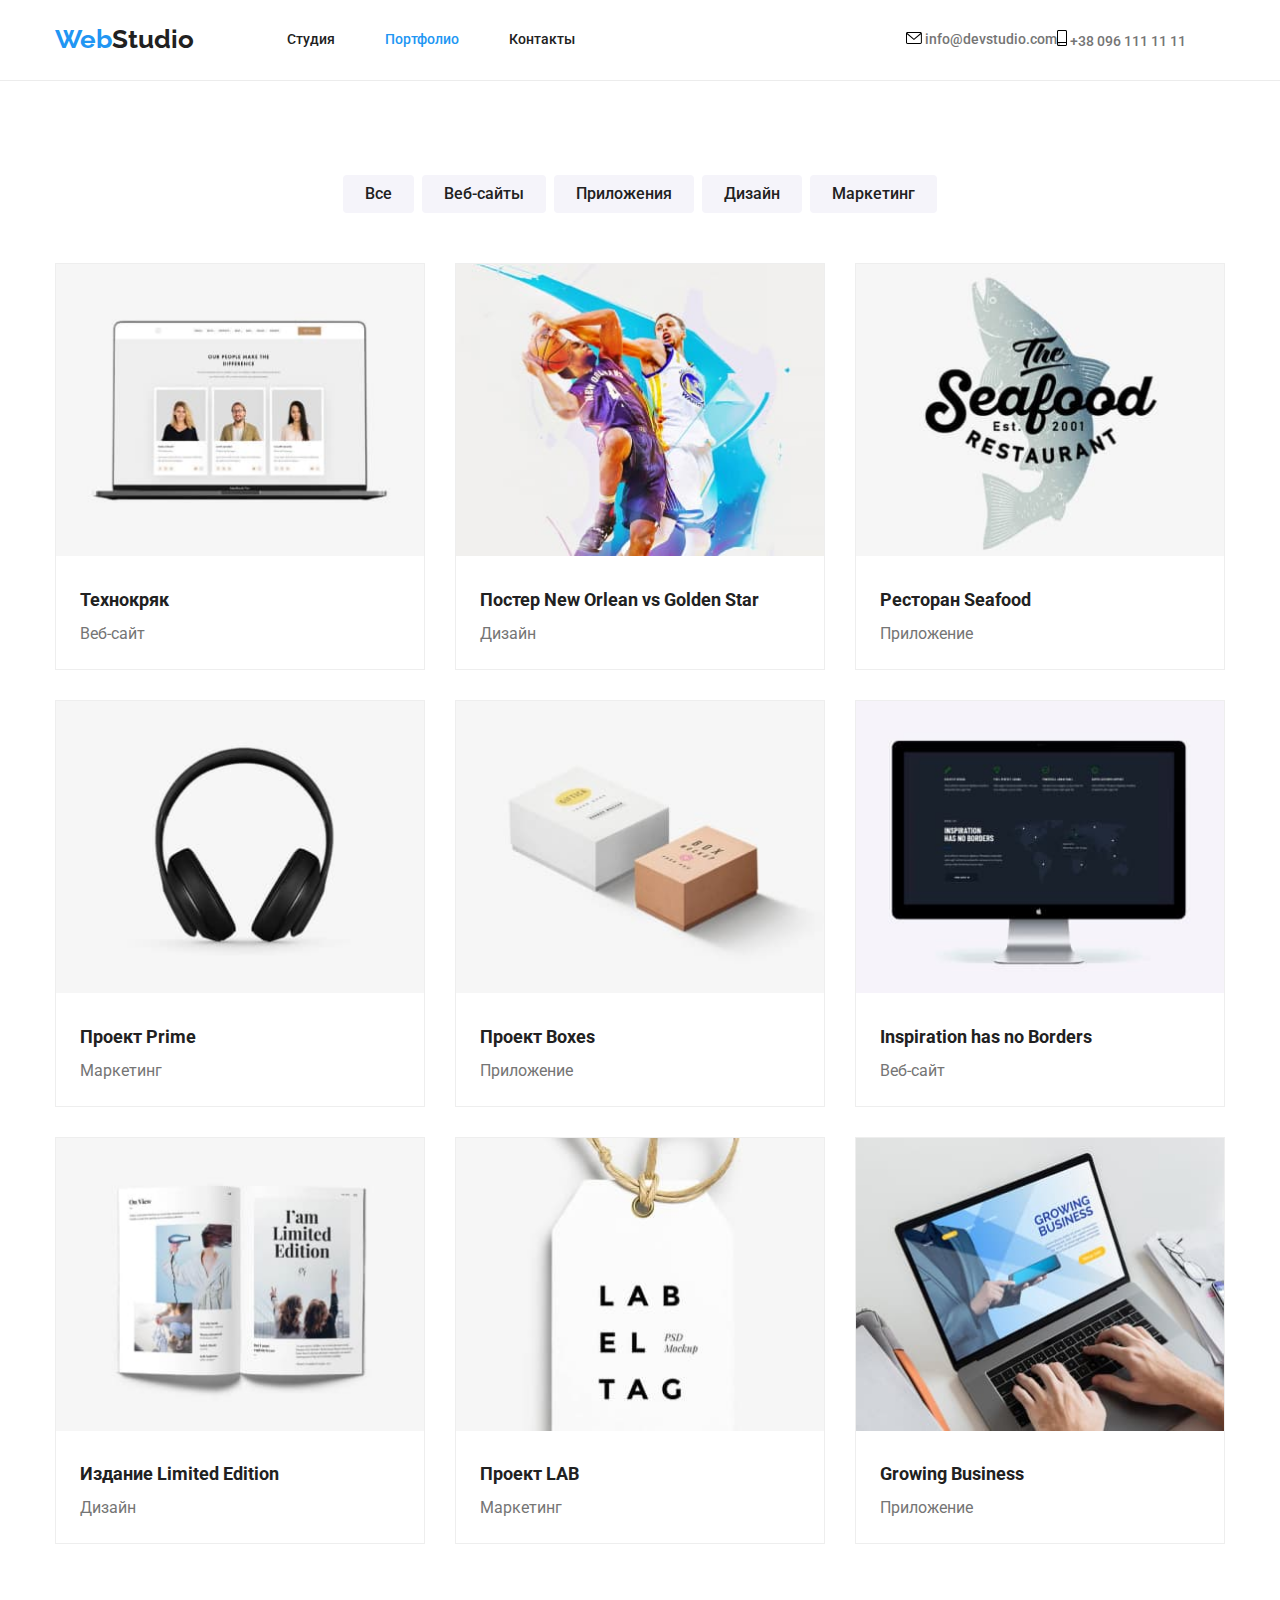
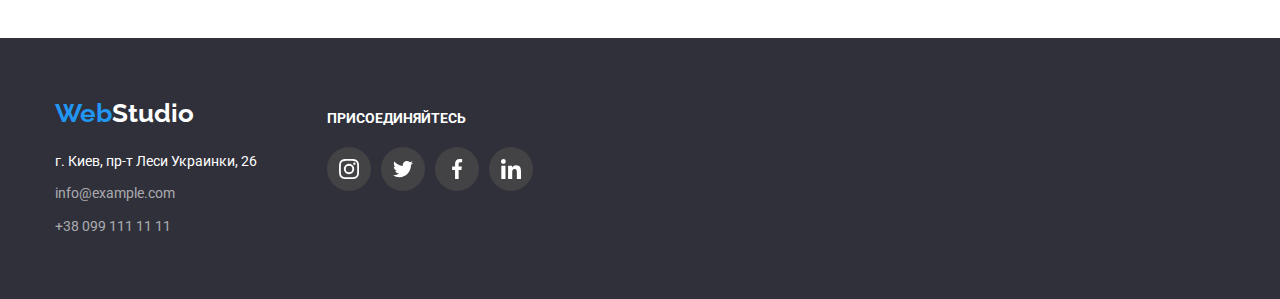
==== commit f0e6cba0: "исправляет svg" ====
--- a/portfolio.html
+++ b/portfolio.html
@@ -192,30 +192,30 @@
           <div class="social-links">
             <h2 class="title-footer">присоединяйтесь</h2>
             <ul class="list social-footer">
-              <li class="item social-footer">
-                <a href="" class="client-link">
-                  <svg class="icon-team instagram-footer" width="20" height="20">
+              <li class="item social-footer-svg">
+                <a href="" class="social-footer-link">
+                  <svg class="footer-svg" width="20" height="20">
                     <use href="./images/sprite.svg#icon-instagram"></use>
                   </svg>
                 </a>
               </li>
-              <li class="item">
-                <a href="" class="client-link">
-                  <svg class="icon-team twitter-footer" width="20" height="20">
+              <li class="item social-footer-svg">
+                <a href="" class="social-footer-link">
+                  <svg class="footer-svg" width="20" height="20">
                     <use href="./images/sprite.svg#icon-twitter"></use>
                   </svg>
                 </a>
               </li>
-              <li class="item">
-                <a href="" class="client-link">
-                  <svg class="icon-team facebook-footer" width="20" height="20">
+              <li class="item social-footer-svg">
+                <a href="" class="social-footer-link">
+                  <svg class="footer-svg" width="20" height="20">
                     <use href="./images/sprite.svg#icon-facebook"></use>
                   </svg>
                 </a>
               </li>
-              <li class="item">
-                <a href="" class="client-link">
-                  <svg class="icon-team linkedin-footer" width="20" height="20">
+              <li class="item social-footer-svg">
+                <a href="" class="social-footer-link">
+                  <svg class="footer-svg" width="20" height="20">
                     <use href="./images/sprite.svg#icon-linkedin"></use>
                   </svg>
                 </a>
--- a/css/styles.css
+++ b/css/styles.css
@@ -129,30 +129,27 @@
   color: var(--accent-color);
 }
 
-.icon-envelope {
-  display: flex;
-  align-items: center;
-  justify-content: center;
+.icons-svg {
+  fill: #757575;
+}
+
+.icons-list {
+  display: inline-block;
+  justify-content: center;
+  align-items: center;
+}
+
+.icons-header {
+  display: flex;
+  justify-content: center;
+  align-items: center;
+  margin-left: 305px;
   margin-right: 30px;
 }
 
-.envelope {
-  margin-right: 10px;
-  fill: #757575;
-}
-
-.envelope:hover,
-.envelope:focus {
+.icons-header-link:hover .icons-svg,
+.icons-header-link:focus .icons-svg {
   fill: var(--accent-color);
-}
-
-.smartphone {
-  fill: #757575;
-}
-
-.smartphone:hover,
-.smartphone:focus {
-  fill: #2196f3;
 }
 
 /* main section */
@@ -165,7 +162,7 @@
   background-image: url('../images/overlay.jpg');
   background-position: center;
   background-size: cover;
-  background-image: rgba(47, 48, 58, 0.4);
+  background-color: rgba(47, 48, 58, 0.4);
   box-shadow: 0px 4px 4px rgba(0, 0, 0, 0.25);
 }
 
@@ -317,59 +314,44 @@
   line-height: 1.2px;
 }
 
-.team-link {
-  display: flex;
-  justify-content: center;
-
-  text-decoration: none;
-}
-
-.icon-team {
-  display: inline-block;
+.social-icons {
+  display: inline-flex;
+}
+
+.social-icons-link {
+  display: flex;
+  align-items: center;
+  justify-content: center;
+
   width: 44px;
   height: 44px;
+  border-radius: 50%;
+  background-color: #ffffff;
+}
+
+.social-icons-item {
   margin-right: 10px;
   margin-bottom: 30px;
 }
 
-.icon-team:nth-child(4) {
+.social-icons-item:last-child {
   margin-right: 0;
 }
 
-.instagram {
+.social-icons-link:hover .social-icons-svg,
+.social-icons-link:focus .social-icons-svg {
   fill: #ffffff;
 }
 
-.instagram:hover,
-.instagram:focus {
-  fill: #2196f3;
-}
-
-.twitter {
-  fill: #ffffff;
-}
-
-.twitter:hover,
-.twitter:focus {
-  fill: #2196f3;
-}
-
-.facebook {
-  fill: #ffffff;
-}
-
-.facebook:hover,
-.facebook:focus {
-  fill: #2196f3;
-}
-
-.linkedin {
-  fill: #ffffff;
-}
-
-.linkedin:hover,
-.linkedin:focus {
-  fill: #2196f3;
+.social-icons-link:hover,
+.social-icons-link:focus {
+  background-color: var(--accent-color);
+}
+
+.social-icons-svg {
+  width: 20px;
+  height: 20px;
+  fill: #afb1b8;
 }
 
 .card {
@@ -382,86 +364,35 @@
 /* client */
 
 .client-link {
-  text-decoration: none;
-  display: flex;
-}
-
-.icon-client {
   width: 170px;
   height: 92px;
   border-radius: 4px;
   border: 1px solid #afb1b8;
   align-items: center;
   justify-content: center;
-  display: inline-flex;
+  display: flex;
+}
+
+.icon-client:not(:last-child) {
   margin-right: 30px;
 }
 
-.icon-client:last-child {
-  margin-right: 0;
-}
-
 .item-client {
   display: flex;
 }
 
-.icon-client:hover,
-.icon-client:focus {
-  border: 1px solid #2196f3;
-}
-
-.group-one {
+.client-svg {
   fill: #afb1b8;
 }
 
-.group-one:hover,
-.group-one:focus {
-  fill: #2196f3;
-}
-
-.group-two {
-  fill: #afb1b8;
-}
-
-.group-two:hover,
-.group-two:focus {
-  fill: #2196f3;
-}
-
-.group-three {
-  fill: #afb1b8;
-}
-
-.group-three:hover,
-.group-three:focus {
-  fill: #2196f3;
-}
-
-.group-four {
-  fill: #afb1b8;
-}
-
-.group-four:hover,
-.group-four:focus {
-  fill: #2196f3;
-}
-
-.group-five {
-  fill: #afb1b8;
-}
-
-.group-five:hover,
-.group-five:focus {
-  fill: #2196f3;
-}
-
-.group-six {
-  fill: #afb1b8;
-}
-
-.group-six:hover,
-.group-six:focus {
-  fill: #2196f3;
+.client-link:hover .client-svg,
+.client-link:focus .client-svg {
+  fill: var(--accent-color);
+}
+
+.client-link:hover,
+.client-link:focus {
+  border: 1px solid var(--accent-color);
 }
 
 /* footer */
@@ -521,39 +452,49 @@
   display: flex;
 }
 
+.social-footer {
+  display: inline-flex;
+}
+
+.social-footer-link {
+  display: flex;
+  align-items: center;
+  justify-content: center;
+
+  width: 44px;
+  height: 44px;
+  border-radius: 50%;
+  background-color: #434345;
+}
+
+.social-footer-link:hover,
+.social-footer-link:focus {
+  background-color: var(--accent-color);
+}
+
+.footer-svg {
+  width: 20px;
+  height: 20px;
+  fill: #ffffff;
+}
+
+.social-footer-svg:not(:first-child) {
+  margin-left: 10px;
+}
+
 .social-links {
   margin-top: 12px;
   margin-left: 70px;
 }
 
-.instagram-footer,
-.twitter-footer,
-.facebook-footer,
-.linkedin-footer {
-  fill: rgba(255, 255, 255, 0.1);
-}
-
-.instagram-footer:hover,
-.instagram-footer:focus,
-.twitter-footer:hover,
-.twitter-footer:focus,
-.facebook-footer:hover,
-.facebook-footer:focus,
-.linkedin-footer:hover,
-.linkedin-footer:focus {
-  fill: var(--accent-color);
-}
-
-.social-footer {
-  display: flex;
-}
-
 /* button */
 
 .button {
   color: var(--title-text-color);
   background-color: var(--primary-bg-color);
   cursor: pointer;
+  border-radius: 4px;
+  border: none;
 }
 
 .button.primary {
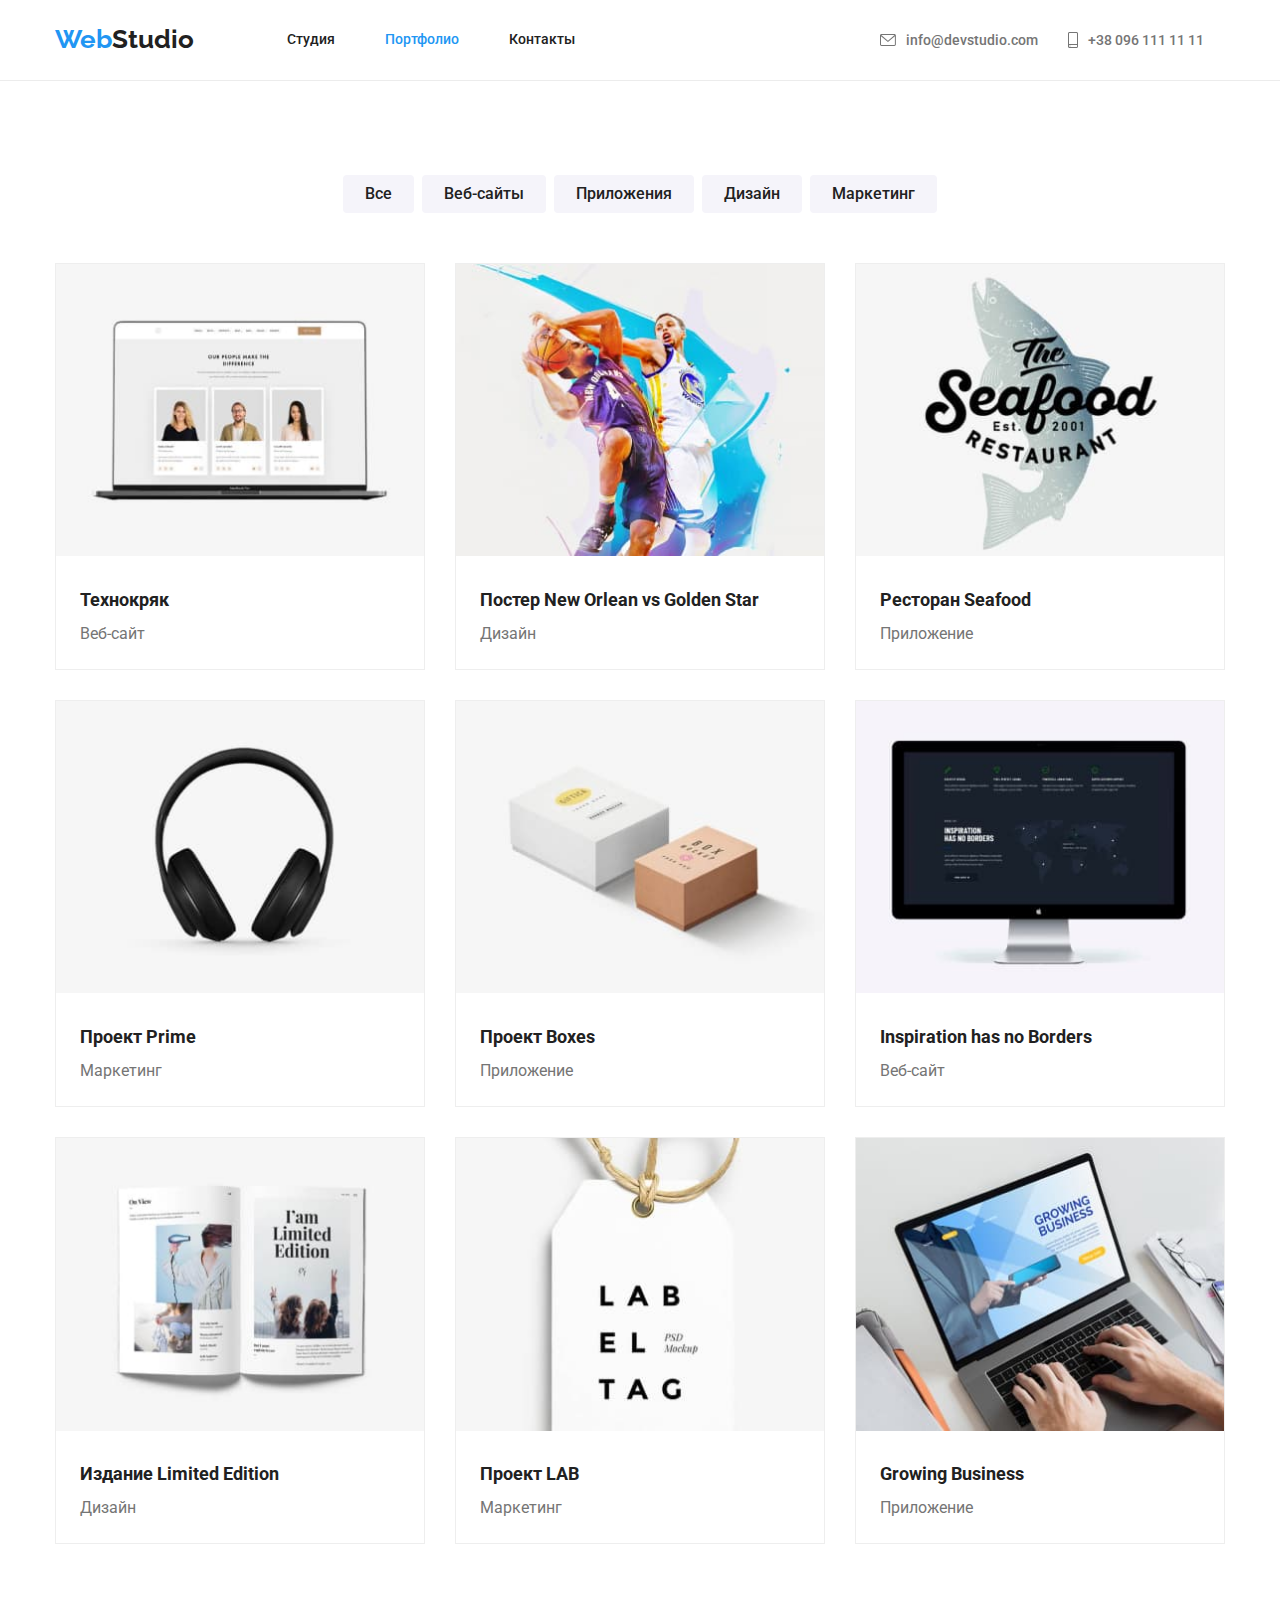
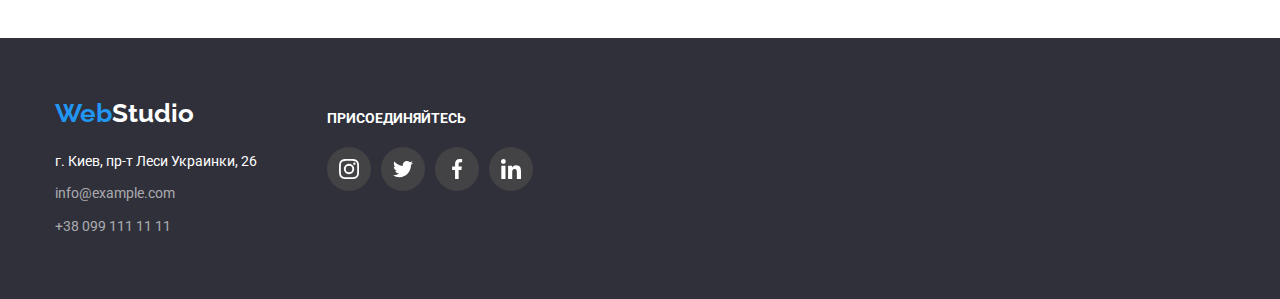
==== commit 7cef9608: "изменяет классы и свойства" ====
--- a/portfolio.html
+++ b/portfolio.html
@@ -28,27 +28,24 @@
             <li class="item"><a href="" class="link">Контакты</a></li>
           </ul>
         </nav>
-        <ul class="auth-nav list">
-          <div class="icon-envelope">
-            <li class="item">
-              <a href="" class="link">
-                <svg class="envelope" width="16" height="12">
-                  <use href="./images/sprite.svg#icon-envelope"></use>
-                </svg>
-                info@devstudio.com
-              </a>
-            </li>
-          </div>
-          <div class="icon-smartphone">
-            <li class="item">
-              <a href="" class="link">
-                <svg class="smartphone" width="10" height="16">
-                  <use href="./images/sprite.svg#icon-smartphone"></use>
-                </svg>
-                +38 096 111 11 11
-              </a>
-            </li>
-          </div>
+        <ul class="auth-nav list icons-list">
+          <li class="item icons-header">
+            <a href="" class="link icons-header-link">
+              <svg class="icons-svg" width="16" height="12">
+                <use href="./images/sprite.svg#icon-envelope"></use>
+              </svg>
+              info@devstudio.com
+            </a>
+          </li>
+
+          <li class="item icons-header">
+            <a href="" class="link icons-header-link">
+              <svg class="icons-svg" width="10" height="16">
+                <use href="./images/sprite.svg#icon-smartphone"></use>
+              </svg>
+              +38 096 111 11 11
+            </a>
+          </li>
         </ul>
       </div>
     </header>
--- a/css/styles.css
+++ b/css/styles.css
@@ -56,15 +56,14 @@
   font-size: 26px;
   line-height: 1.2;
 }
-.logo-span:hover,
-.logo-span:focus {
+.logo:hover .logo-span,
+.logo:focus .logo-span {
   color: var(--accent-color);
 }
 
 /* main-nav */
 
 .nav {
-  margin-right: 331px;
   padding-top: 24px;
   padding-bottom: 25px;
 }
@@ -110,10 +109,6 @@
 
 .auth-nav {
   display: flex;
-}
-
-.auth-nav .item + .item {
-  margin-left: 50px;
 }
 
 .auth-nav .link {
@@ -133,23 +128,24 @@
   fill: #757575;
 }
 
-.icons-list {
-  display: inline-block;
+.icons-list .icons-header-link {
+  display: flex;
   justify-content: center;
   align-items: center;
 }
 
-.icons-header {
-  display: flex;
-  justify-content: center;
-  align-items: center;
+.icons-header:not(:last-child) {
+  margin-right: 30px;
   margin-left: 305px;
-  margin-right: 30px;
 }
 
 .icons-header-link:hover .icons-svg,
 .icons-header-link:focus .icons-svg {
   fill: var(--accent-color);
+}
+
+.icons-svg {
+  margin-right: 10px;
 }
 
 /* main section */
@@ -159,10 +155,10 @@
   height: 600px;
   margin-right: auto;
   margin-left: auto;
-  background-image: url('../images/overlay.jpg');
+
+  background-image: linear-gradient(rgba(47, 48, 58, 0.4), rgba(47, 48, 58, 0.4)), url('../images/overlay.jpg');
   background-position: center;
   background-size: cover;
-  background-color: rgba(47, 48, 58, 0.4);
   box-shadow: 0px 4px 4px rgba(0, 0, 0, 0.25);
 }
 
@@ -255,9 +251,11 @@
   height: 120px;
   background-color: #f5f4fa;
   border-radius: 4px;
+
   align-items: center;
   justify-content: center;
   display: flex;
+
   margin-bottom: 30px;
 }
 
@@ -368,6 +366,7 @@
   height: 92px;
   border-radius: 4px;
   border: 1px solid #afb1b8;
+
   align-items: center;
   justify-content: center;
   display: flex;
@@ -409,8 +408,8 @@
   font-size: 26px;
   line-height: 1.2;
 }
-.logo-footer:hover,
-.logo-footer:focus {
+.logo:hover .logo-footer,
+.logo:focus .logo-footer {
   color: var(--accent-color);
 }
 
@@ -506,6 +505,7 @@
   line-height: 1.9;
   align-items: center;
   text-align: center;
+
   padding: 10px 32px;
 }
 
@@ -517,6 +517,7 @@
   font-size: 16px;
   line-height: 1.6;
   text-align: center;
+
   padding: 6px 22px;
 }
 
